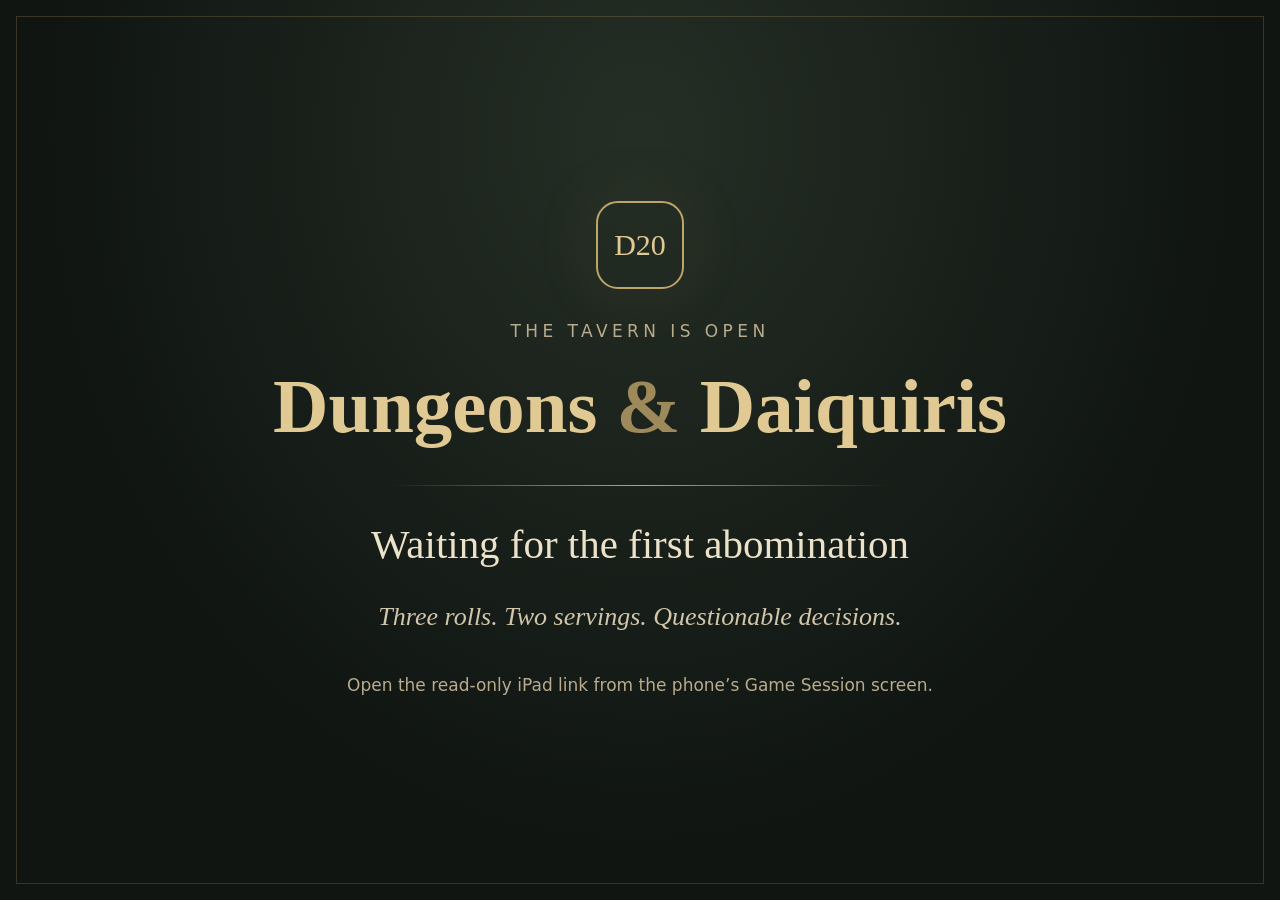
==== presentation.html @ 9b581164 "Use one permanent game with QR pairing" ====
<!doctype html>
<html lang="en">
<head>
  <meta charset="UTF-8">
  <meta name="viewport" content="width=device-width,initial-scale=1,viewport-fit=cover">
  <meta name="referrer" content="no-referrer">
  <meta name="theme-color" content="#101512">
  <meta name="apple-mobile-web-app-capable" content="yes">
  <meta name="apple-mobile-web-app-status-bar-style" content="black-translucent">
  <meta name="apple-mobile-web-app-title" content="D&D Presentation">
  <title>Dungeons &amp; Daiquiris — Presentation</title>
  <link rel="manifest" href="presentation.webmanifest">
  <link rel="apple-touch-icon" href="icons/apple-touch-icon.png">
  <link rel="stylesheet" href="presentation.css">
  <script src="config.js" defer></script>
  <script src="services/storage.js" defer></script>
  <script src="services/drink-history.js" defer></script>
  <script src="services/supabase.js" defer></script>
  <script src="services/connection.js" defer></script>
  <script src="presentation.js" defer></script>
  <script src="pwa.js" defer></script>
</head>
<body>
  <main>
    <div class="sigil" aria-hidden="true">D20</div>
    <p class="eyebrow">THE TAVERN IS OPEN</p>
    <h1>Dungeons <span>&amp;</span> Daiquiris</h1>
    <div class="rule" aria-hidden="true"></div>
    <p id="session-label" class="eyebrow"></p>
    <h2 id="waiting">Waiting for the first abomination</h2>
    <p class="description">Three rolls. Two servings. Questionable decisions.</p>
    <article id="encounter" hidden>
      <h2 id="drink-title"></h2><p id="drink-summary"></p>
      <ul id="display-ingredients"></ul><p id="display-stats"></p>
      <ol id="display-steps"></ol><div id="display-warnings"></div>
    </article>
    <p id="display-status" class="status" role="status">Waiting for a session link.</p>
  </main>
</body>
</html>
---- presentation.css ----
:root{color-scheme:dark;font-family:system-ui,sans-serif;background:#101512;color:#ece2c9}
*{box-sizing:border-box}
body{margin:0;min-height:100svh;min-height:100dvh;display:grid;place-items:center;background:radial-gradient(ellipse at 50% 15%,#33403299,transparent 65%),#101512;padding:max(30px,env(safe-area-inset-top)) max(24px,env(safe-area-inset-right)) max(30px,env(safe-area-inset-bottom)) max(24px,env(safe-area-inset-left))}
body::before{content:'';position:fixed;inset:16px;border:1px solid #b29a5740;pointer-events:none}
main{width:min(100%,1100px);text-align:center;padding:24px 0}
.sigil{display:grid;place-items:center;margin:0 auto 32px;width:88px;height:88px;border:2px solid #bea469;border-radius:22px;font:30px Georgia,serif;color:#e0c992;box-shadow:0 0 70px #bea46918}
.eyebrow{font-size:clamp(11px,1.5vw,17px);letter-spacing:.26em;color:#b9ab8d}
h1{font:600 clamp(32px,6vw,78px)/1.2 Georgia,serif;color:#e0c992;margin:20px 0}
h1 span{color:#9e895b}
.rule{height:1px;width:min(70%,500px);background:linear-gradient(90deg,transparent,#bea469,transparent);margin:32px auto}
h2{font:400 clamp(23px,3.2vw,42px)/1.3 Georgia,serif;margin:24px 0}
.description{font:italic clamp(17px,2.1vw,26px)/1.5 Georgia,serif;color:#d1c5aa}
.status{font-size:clamp(12px,1.4vw,17px);line-height:1.6;color:#b9ab8d;margin:36px auto 0;max-width:650px}
@media(max-height:500px){.sigil{width:50px;height:50px;font-size:20px;margin-bottom:16px}.rule{margin:18px auto}h1{margin:12px 0}h2{margin:16px 0}.status{margin-top:18px}}
[hidden]{display:none!important}
#encounter{max-width:900px;margin:auto;text-align:left;overflow-wrap:anywhere}
#drink-title{text-align:center;color:#e0c992;font-size:clamp(28px,4vw,54px)}
#drink-summary{text-align:center;font:italic 22px/1.4 Georgia,serif}
#display-ingredients{list-style:none;padding:0;display:grid;grid-template-columns:repeat(auto-fit,minmax(200px,1fr));gap:12px}
#display-ingredients li{padding:16px;border:1px solid #86744a80;border-radius:8px;font-size:22px}
#display-stats{text-align:center;color:#e0c992}#display-steps{font-size:18px;line-height:1.6}
#display-warnings{color:#e1c2a3;font-size:16px;line-height:1.6}
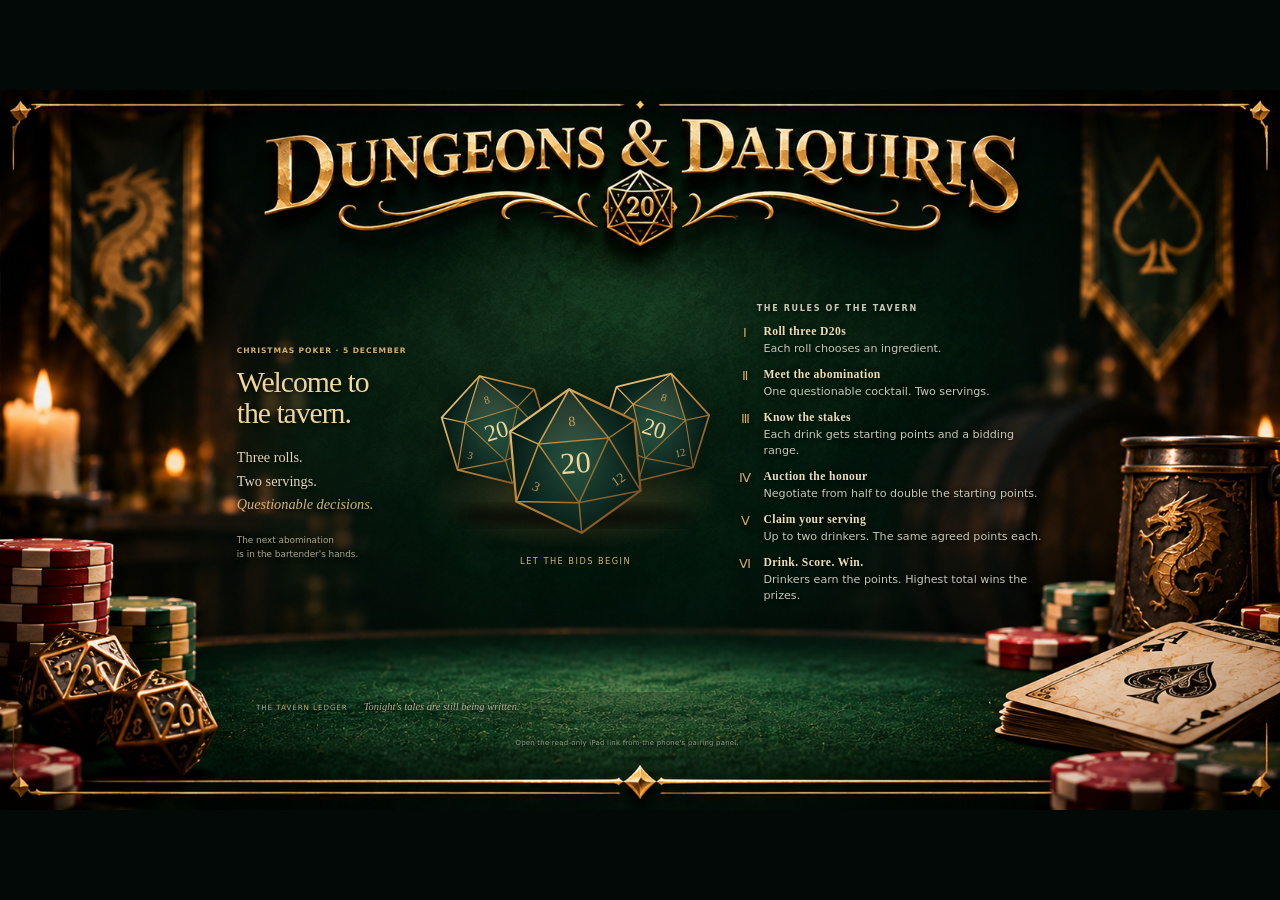
==== commit 237d66f2: "Overhaul the TV presentation" ====
--- a/presentation.html
+++ b/presentation.html
@@ -4,11 +4,11 @@
   <meta charset="UTF-8">
   <meta name="viewport" content="width=device-width,initial-scale=1,viewport-fit=cover">
   <meta name="referrer" content="no-referrer">
-  <meta name="theme-color" content="#101512">
+  <meta name="theme-color" content="#061b14">
   <meta name="apple-mobile-web-app-capable" content="yes">
   <meta name="apple-mobile-web-app-status-bar-style" content="black-translucent">
   <meta name="apple-mobile-web-app-title" content="D&D Presentation">
-  <title>Dungeons &amp; Daiquiris — Presentation</title>
+  <title>Dungeons &amp; Daiquiris — The Tavern</title>
   <link rel="manifest" href="presentation.webmanifest">
   <link rel="apple-touch-icon" href="icons/apple-touch-icon.png">
   <link rel="stylesheet" href="presentation.css">
@@ -17,24 +17,61 @@
   <script src="services/drink-history.js" defer></script>
   <script src="services/supabase.js" defer></script>
   <script src="services/connection.js" defer></script>
+  <script src="services/presentation-view.js" defer></script>
   <script src="presentation.js" defer></script>
   <script src="pwa.js" defer></script>
 </head>
 <body>
-  <main>
-    <div class="sigil" aria-hidden="true">D20</div>
-    <p class="eyebrow">THE TAVERN IS OPEN</p>
-    <h1>Dungeons <span>&amp;</span> Daiquiris</h1>
-    <div class="rule" aria-hidden="true"></div>
-    <p id="session-label" class="eyebrow"></p>
-    <h2 id="waiting">Waiting for the first abomination</h2>
-    <p class="description">Three rolls. Two servings. Questionable decisions.</p>
-    <article id="encounter" hidden>
-      <h2 id="drink-title"></h2><p id="drink-summary"></p>
-      <ul id="display-ingredients"></ul><p id="display-stats"></p>
-      <ol id="display-steps"></ol><div id="display-warnings"></div>
-    </article>
-    <p id="display-status" class="status" role="status">Waiting for a session link.</p>
+  <main id="presentation-stage" class="stage" data-suspended="false" data-backdrop="loading" aria-label="Dungeons and Daiquiris television presentation">
+    <img id="tavern-backdrop" class="backdrop" src="assets/presentation/tavern-backdrop.png" width="1672" height="941" alt="" aria-hidden="true" fetchpriority="high">
+    <h1 class="fallback-title">Dungeons <span>&amp;</span> Daiquiris</h1>
+    <p class="sr-only" id="session-label"></p>
+    <div class="content-shade" aria-hidden="true"></div>
+    <section id="waiting" class="scene welcome-scene is-current" aria-labelledby="welcome-title">
+      <div class="welcome-intro">
+        <p class="eyebrow">CHRISTMAS POKER · 5 DECEMBER</p>
+        <h2 id="welcome-title">Welcome to<br>the tavern.</h2>
+        <p class="welcome-tagline">Three rolls.<br>Two servings.<br><em>Questionable decisions.</em></p>
+        <p class="welcome-awaiting">The next abomination<br>is in the bartender's hands.</p>
+      </div>
+      <figure class="welcome-dice"><img src="assets/presentation/three-d20.svg" width="700" height="440" alt="Three emerald and gold D20 dice"><figcaption>LET THE BIDS BEGIN</figcaption></figure>
+      <div class="welcome-rules">
+        <p class="eyebrow">THE RULES OF THE TAVERN</p>
+        <ol>
+          <li><span class="rule-number" aria-hidden="true">Ⅰ</span><div><h3>Roll three D20s</h3><p>Each roll chooses an ingredient.</p></div></li>
+          <li><span class="rule-number" aria-hidden="true">Ⅱ</span><div><h3>Meet the abomination</h3><p>One questionable cocktail. Two servings.</p></div></li>
+          <li><span class="rule-number" aria-hidden="true">Ⅲ</span><div><h3>Know the stakes</h3><p>Each drink gets starting points and a bidding range.</p></div></li>
+          <li><span class="rule-number" aria-hidden="true">Ⅳ</span><div><h3>Auction the honour</h3><p>Negotiate from half to double the starting points.</p></div></li>
+          <li><span class="rule-number" aria-hidden="true">Ⅴ</span><div><h3>Claim your serving</h3><p>Up to two drinkers. The same agreed points each.</p></div></li>
+          <li><span class="rule-number" aria-hidden="true">Ⅵ</span><div><h3>Drink. Score. Win.</h3><p>Drinkers earn the points. Highest total wins the prizes.</p></div></li>
+        </ol>
+      </div>
+    </section>
+    <section id="encounter" class="scene drink-scene" aria-labelledby="drink-title" hidden>
+      <div id="drink-copy" class="drink-copy">
+        <div id="drink-copy-content" class="drink-copy-content">
+          <p class="eyebrow reveal name-kicker">THE TAVERN PRESENTS</p>
+          <h2 id="drink-title" class="drink-title reveal"></h2>
+          <p id="drink-summary" class="drink-summary reveal"></p>
+          <div class="ingredient-heading reveal"><span class="flourish" aria-hidden="true">◆</span><h3>THE THREE ROLLS</h3></div>
+          <ul id="display-ingredients" class="ingredients"></ul>
+          <p id="display-additions" class="additions reveal"></p>
+          <p id="display-stats" class="drink-stats reveal"></p>
+          <p id="display-method" class="preparation-note reveal"></p>
+          <div id="display-warnings" class="drink-warnings reveal"></div>
+          <ol id="display-steps" class="sr-only"></ol>
+        </div>
+      </div>
+      <figure class="drink-art reveal">
+        <div class="art-halo" aria-hidden="true"></div>
+        <img id="drink-artwork" src="assets/presentation/cocktail-placeholder.svg" width="460" height="620" alt="Illustrative cocktail placeholder; not a picture of the generated recipe">
+        <figcaption id="artwork-caption">AN ABOMINATION AWAITS</figcaption>
+      </figure>
+    </section>
+    <footer class="broadcast-footer" aria-label="Future drink-history ticker area">
+      <span class="ledger-label">THE TAVERN LEDGER</span><div id="history-ticker" class="ticker-viewport"><p>Tonight's tales are still being written.</p></div><span id="current-leader" class="leader-slot" aria-label="Reserved for the future points leader"></span>
+    </footer>
+    <p id="display-status" class="connection-status" role="status" aria-live="polite">Waiting for the phone's read-only pairing link.</p>
   </main>
 </body>
 </html>
--- a/presentation.css
+++ b/presentation.css
@@ -1,22 +1,42 @@
-:root{color-scheme:dark;font-family:system-ui,sans-serif;background:#101512;color:#ece2c9}
-*{box-sizing:border-box}
-body{margin:0;min-height:100svh;min-height:100dvh;display:grid;place-items:center;background:radial-gradient(ellipse at 50% 15%,#33403299,transparent 65%),#101512;padding:max(30px,env(safe-area-inset-top)) max(24px,env(safe-area-inset-right)) max(30px,env(safe-area-inset-bottom)) max(24px,env(safe-area-inset-left))}
-body::before{content:'';position:fixed;inset:16px;border:1px solid #b29a5740;pointer-events:none}
-main{width:min(100%,1100px);text-align:center;padding:24px 0}
-.sigil{display:grid;place-items:center;margin:0 auto 32px;width:88px;height:88px;border:2px solid #bea469;border-radius:22px;font:30px Georgia,serif;color:#e0c992;box-shadow:0 0 70px #bea46918}
-.eyebrow{font-size:clamp(11px,1.5vw,17px);letter-spacing:.26em;color:#b9ab8d}
-h1{font:600 clamp(32px,6vw,78px)/1.2 Georgia,serif;color:#e0c992;margin:20px 0}
-h1 span{color:#9e895b}
-.rule{height:1px;width:min(70%,500px);background:linear-gradient(90deg,transparent,#bea469,transparent);margin:32px auto}
-h2{font:400 clamp(23px,3.2vw,42px)/1.3 Georgia,serif;margin:24px 0}
-.description{font:italic clamp(17px,2.1vw,26px)/1.5 Georgia,serif;color:#d1c5aa}
-.status{font-size:clamp(12px,1.4vw,17px);line-height:1.6;color:#b9ab8d;margin:36px auto 0;max-width:650px}
-@media(max-height:500px){.sigil{width:50px;height:50px;font-size:20px;margin-bottom:16px}.rule{margin:18px auto}h1{margin:12px 0}h2{margin:16px 0}.status{margin-top:18px}}
-[hidden]{display:none!important}
-#encounter{max-width:900px;margin:auto;text-align:left;overflow-wrap:anywhere}
-#drink-title{text-align:center;color:#e0c992;font-size:clamp(28px,4vw,54px)}
-#drink-summary{text-align:center;font:italic 22px/1.4 Georgia,serif}
-#display-ingredients{list-style:none;padding:0;display:grid;grid-template-columns:repeat(auto-fit,minmax(200px,1fr));gap:12px}
-#display-ingredients li{padding:16px;border:1px solid #86744a80;border-radius:8px;font-size:22px}
-#display-stats{text-align:center;color:#e0c992}#display-steps{font-size:18px;line-height:1.6}
-#display-warnings{color:#e1c2a3;font-size:16px;line-height:1.6}
+:root{color-scheme:dark;background:#020906;color:#eee2c5;font-family:"Avenir Next","Segoe UI",system-ui,sans-serif}
+*{box-sizing:border-box}html,body{width:100%;height:100%;margin:0;overflow:hidden}body{display:grid;place-items:center;background:#020906}
+.stage{position:relative;width:100vw;width:min(100vw,177.77778dvh);height:56.25vw;height:min(100dvh,56.25vw);aspect-ratio:16/9;container-type:size;--copy-scale:1;--welcome-scale:1;overflow:hidden;isolation:isolate;background:radial-gradient(ellipse at 50% 44%,#164632,#061d15 58%,#020b08);font-size:1.25cqw}
+.backdrop{position:absolute;inset:0;width:100%;height:100%;object-fit:fill;z-index:-3;pointer-events:none}
+.content-shade{position:absolute;inset:24% 16% 17%;z-index:-1;background:radial-gradient(ellipse,#00110c55,transparent 72%);pointer-events:none}
+.fallback-title{position:absolute;inset:4% 18% auto;margin:0;text-align:center;color:#e2bd70;font:500 5.1cqw/1.08 "Palatino Linotype",Palatino,"Iowan Old Style",Georgia,serif;letter-spacing:-.035em;text-shadow:0 .15cqw .5cqw #0009}
+.stage[data-backdrop="ready"] .fallback-title{position:absolute;width:1px;height:1px;inset:auto;overflow:hidden;clip-path:inset(50%);white-space:nowrap}
+.scene{position:absolute;inset:26% 19% 22%;opacity:0;pointer-events:none}
+.scene.is-current{opacity:1}.scene.is-leaving{animation:scene-out 420ms ease-in both}.scene.is-entering{animation:scene-in 650ms ease-out both}
+[hidden]{display:none!important}.sr-only{position:absolute!important;width:1px;height:1px;overflow:hidden;clip-path:inset(50%);white-space:nowrap}
+h1,h2,h3,p,figure,ol,ul{margin:0}h2,h3{font-family:"Palatino Linotype",Palatino,"Iowan Old Style",Baskerville,Georgia,serif}
+.eyebrow{font-size:.72em;letter-spacing:.2em;line-height:1.5;color:#d1b16e;font-weight:600}.flourish{color:#c69a47;text-shadow:0 0 .8cqw #cdac6c55}
+/* The same safe interior is used on every viewport, preserving the supplied art. */
+.welcome-scene{inset:27% 18.5% 26%;display:grid;grid-template-columns:.83fr 1.18fr 1.35fr;align-items:center;gap:1.6cqw;font-size:calc(1.13cqw * var(--welcome-scale))}
+.welcome-intro{align-self:center;text-shadow:0 .12cqw .4cqw #000c}.welcome-intro>.eyebrow{font-size:.6em;letter-spacing:.12em;white-space:nowrap;margin-bottom:1.2em}
+.welcome-intro h2{font-weight:500;font-size:2.35em;line-height:1.05;letter-spacing:-.035em;color:#efd79b;margin-bottom:.6em}
+.welcome-tagline{font:1.13em/1.65 "Iowan Old Style",Palatino,Georgia,serif;color:#e1d7bb}.welcome-tagline em{font-weight:400;color:#d2b573}
+.welcome-awaiting{font-size:.7em;line-height:1.65;color:#afa88f;margin-top:1.75em}
+.welcome-dice{align-self:center;min-width:0;transform:translateX(-.4cqw);filter:drop-shadow(0 1cqw 1.6cqw #0007)}.welcome-dice img{width:126%;height:auto;max-height:34cqh;display:block;margin-left:-13%}
+.welcome-dice figcaption{text-align:center;font-size:.65em;letter-spacing:.18em;color:#d7b576;white-space:nowrap;margin-top:.25em}
+.welcome-rules{min-width:0;text-shadow:0 .1cqw .4cqw #000c}.welcome-rules>.eyebrow{font-size:.64em;margin:0 0 1.3em 2.6em}
+.welcome-rules ol{list-style:none;padding:0;display:flex;flex-direction:column;gap:.88em}.welcome-rules li{display:grid;grid-template-columns:1.5em 1fr;gap:.7em;align-items:start}.rule-number{font:1em/1.4 Georgia,serif;color:#d5ad5e;text-align:center}.welcome-rules h3{font-size:.92em;letter-spacing:.035em;color:#eeddb5;font-weight:600;line-height:1.2;margin-bottom:.18em}.welcome-rules p{font-size:.88em;line-height:1.42;color:#c7c8b6}
+/* Drink copy remains unconstrained by boxes; fitting adjusts typography as a unit. */
+.drink-scene{display:grid;grid-template-columns:1.22fr 1fr;grid-template-rows:minmax(0,1fr);align-items:center;gap:2.2cqw}.drink-copy{min-width:0;min-height:0;height:100%;display:flex;align-items:center}.drink-copy-content{width:100%;display:flex;flex-direction:column;gap:.8em;font-size:calc(1.3cqw * var(--copy-scale));text-shadow:0 .14cqw .45cqw #000d;overflow-wrap:anywhere;hyphens:auto}
+.drink-title{font-size:calc(3.55cqw * var(--copy-scale));font-weight:500;line-height:1.03;letter-spacing:-.035em;color:#f2dca7;text-shadow:0 .12cqw .2cqw #000c,0 0 2cqw #d4ab4b12;text-wrap:pretty}
+.drink-summary{font:italic 1.05em/1.45 "Iowan Old Style",Palatino,Georgia,serif;color:#e0d7bc;margin-bottom:.2em}
+.ingredient-heading{display:flex;align-items:center;gap:.7em;margin-top:.2em}.ingredient-heading h3{font-family:inherit;font-size:.61em;letter-spacing:.2em;font-weight:600;color:#d9b66f}
+.ingredients{list-style:none;padding:0;display:flex;flex-direction:column;gap:.52em}.ingredient{display:grid;grid-template-columns:1.4em minmax(0,1fr) auto;align-items:baseline;gap:.65em;font-size:1.06em}.ingredient-roll{color:#b39150;font:italic .71em Georgia,serif;align-self:center}.ingredient-name{font-family:"Iowan Old Style",Palatino,Georgia,serif;font-size:1.08em;line-height:1.18;color:#eee1c3}.ingredient-amount{font-variant-numeric:tabular-nums;white-space:nowrap;color:#e3c180;font-size:.87em}
+.additions{font-size:.78em;line-height:1.45;color:#c5cfb5}.drink-stats{font-size:.7em;line-height:1.5;letter-spacing:.03em;color:#c6bb9b;margin-top:.1em}.preparation-note{font-size:.72em;color:#b7bfa9;line-height:1.35}.drink-warnings{font-size:.6em;line-height:1.45;color:#d3b78d;display:flex;flex-direction:column;gap:.3em}
+.drink-art{position:relative;width:100%;height:100%;min-width:0;min-height:0;display:flex;flex-direction:column;align-items:center;justify-content:center;isolation:isolate}.drink-art img{width:100%;height:92%;min-height:0;object-fit:contain;filter:drop-shadow(0 1.5cqw 1.5cqw #0008);animation:glass-float 9s ease-in-out infinite;will-change:transform}.art-halo{position:absolute;inset:8% -5% 0;background:radial-gradient(ellipse,#c1a15115,transparent 67%);z-index:-1;pointer-events:none}.drink-art figcaption{font-size:.54cqw;color:#b9a677;letter-spacing:.2em;margin-top:.7cqw;text-align:center}
+/* Stagger is keyed by the scene coordinator, never by the polling interval. */
+.is-entering .reveal{animation:text-reveal 720ms cubic-bezier(.2,.65,.25,1) both;animation-delay:var(--reveal-delay,80ms)}
+.is-entering .drink-title{--reveal-delay:80ms}.is-entering .drink-summary{--reveal-delay:180ms}.is-entering .ingredient-heading{--reveal-delay:240ms}.is-entering .ingredient{--reveal-delay:calc(280ms + var(--row-index,0)*75ms)}.is-entering .additions{--reveal-delay:470ms}.is-entering .drink-stats{--reveal-delay:520ms}.is-entering .preparation-note,.is-entering .drink-warnings{--reveal-delay:540ms}.is-entering .drink-art{animation:art-reveal 850ms ease-out 160ms both}
+.broadcast-footer{position:absolute;left:20%;right:22%;bottom:12%;height:2.5cqw;display:flex;align-items:center;gap:1.25cqw;min-width:0;background:linear-gradient(90deg,transparent,#061e1455,transparent);text-shadow:0 .1cqw .35cqw #000d;color:#b6af95}.ledger-label{font-size:.56cqw;letter-spacing:.13em;flex:none;color:#c8a460}.ticker-viewport{overflow:hidden;min-width:0;flex:1;font:italic .82cqw/1.4 "Iowan Old Style",Palatino,Georgia,serif}.ticker-viewport p{white-space:nowrap}.leader-slot{flex:0 0 9cqw}
+.connection-status{position:absolute;bottom:8.5%;left:20%;right:22%;font-size:.54cqw;text-align:center;letter-spacing:.035em;line-height:1.4;color:#929d87;text-shadow:0 .1cqw .3cqw #000}
+.stage[data-suspended="true"] .scene,.stage[data-suspended="true"] .scene *{animation-play-state:paused!important}
+@keyframes scene-out{to{opacity:0;transform:translateY(-.3cqw)}}@keyframes scene-in{from{opacity:0}to{opacity:1}}
+@keyframes text-reveal{from{opacity:0;transform:translateY(.65cqw)}to{opacity:1;transform:none}}
+@keyframes art-reveal{from{opacity:0;transform:scale(.955)}to{opacity:1;transform:scale(1)}}
+@keyframes glass-float{0%,100%{transform:translateY(0) rotate(-.25deg)}50%{transform:translateY(-.45cqw) rotate(.25deg)}}
+@media(prefers-reduced-motion:reduce){.scene,.scene *{animation:none!important;transition:none!important}.drink-art img{will-change:auto}}
+@supports not (width:1cqw){.stage{font-size:1.25vw}.drink-title{font-size:3.55vw}.drink-copy-content{font-size:1.3vw}.welcome-scene{font-size:1.13vw}}
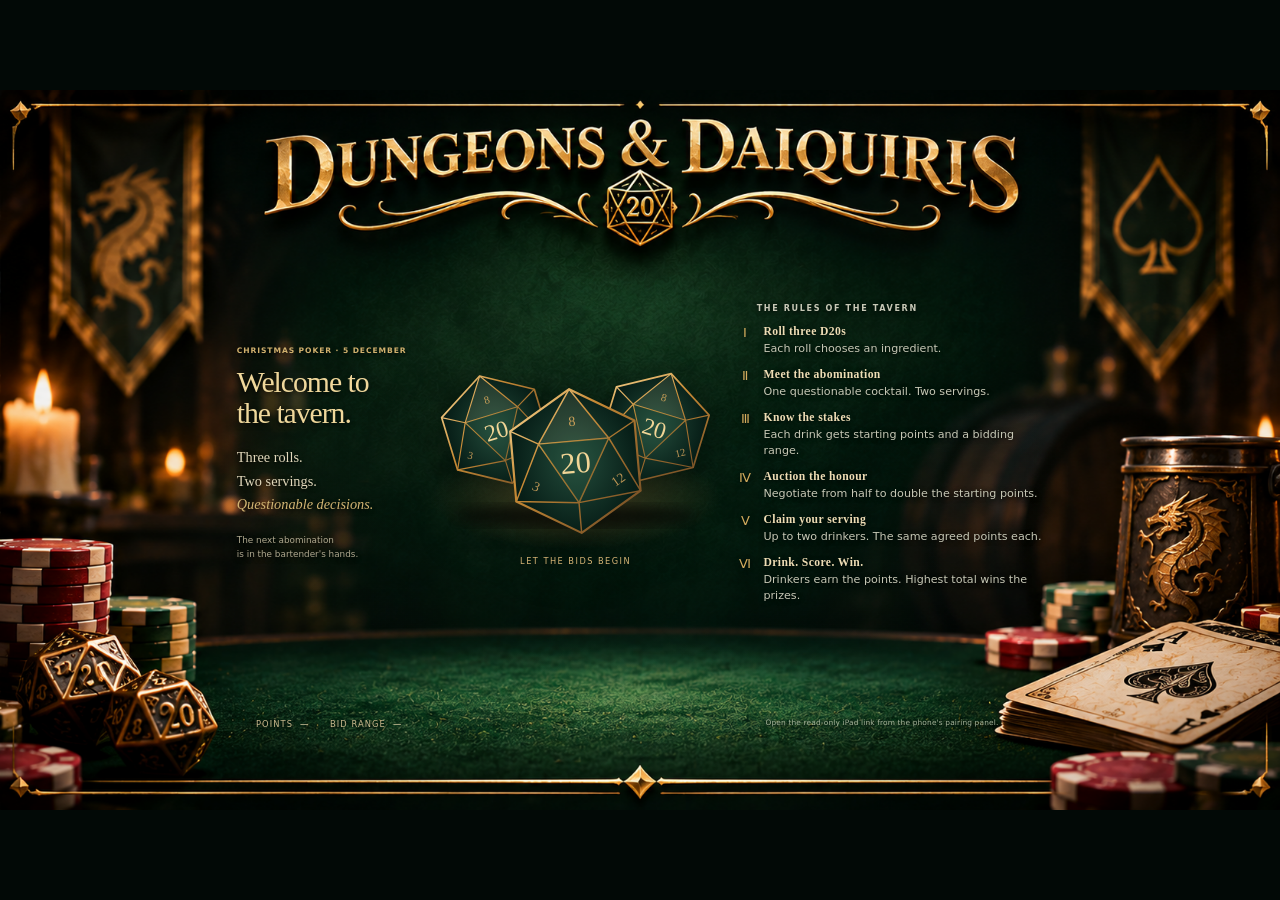
==== commit 2d890bd6: "Presentation fix" ====
--- a/presentation.html
+++ b/presentation.html
@@ -11,20 +11,26 @@
   <title>Dungeons &amp; Daiquiris — The Tavern</title>
   <link rel="manifest" href="presentation.webmanifest">
   <link rel="apple-touch-icon" href="icons/apple-touch-icon.png">
-  <link rel="stylesheet" href="presentation.css">
+  <style id="presentation-frame">
+    html,body{margin:0!important;padding:0!important;width:100%;height:100%;overflow:hidden!important;background:#020906}
+    body{position:fixed;inset:0;display:grid;place-items:center}
+    #presentation-stage{position:relative;width:100vw;max-width:177.777778vh;height:56.25vw;max-height:100vh;overflow:hidden;isolation:isolate}
+    #tavern-backdrop{position:absolute;inset:0;width:100%;height:100%;object-fit:fill;pointer-events:none}
+    #presentation-stage>[hidden]{display:none!important}
+  </style>
+  <link rel="stylesheet" href="presentation.css?v=6">
   <script src="config.js" defer></script>
   <script src="services/storage.js" defer></script>
   <script src="services/drink-history.js" defer></script>
   <script src="services/supabase.js" defer></script>
   <script src="services/connection.js" defer></script>
-  <script src="services/presentation-view.js" defer></script>
-  <script src="presentation.js" defer></script>
+  <script src="services/presentation-view.js?v=6" defer></script>
+  <script src="presentation.js?v=6" defer></script>
   <script src="pwa.js" defer></script>
 </head>
 <body>
   <main id="presentation-stage" class="stage" data-suspended="false" data-backdrop="loading" aria-label="Dungeons and Daiquiris television presentation">
     <img id="tavern-backdrop" class="backdrop" src="assets/presentation/tavern-backdrop.png" width="1672" height="941" alt="" aria-hidden="true" fetchpriority="high">
-    <h1 class="fallback-title">Dungeons <span>&amp;</span> Daiquiris</h1>
     <p class="sr-only" id="session-label"></p>
     <div class="content-shade" aria-hidden="true"></div>
     <section id="waiting" class="scene welcome-scene is-current" aria-labelledby="welcome-title">
@@ -50,28 +56,27 @@
     <section id="encounter" class="scene drink-scene" aria-labelledby="drink-title" hidden>
       <div id="drink-copy" class="drink-copy">
         <div id="drink-copy-content" class="drink-copy-content">
-          <p class="eyebrow reveal name-kicker">THE TAVERN PRESENTS</p>
           <h2 id="drink-title" class="drink-title reveal"></h2>
-          <p id="drink-summary" class="drink-summary reveal"></p>
+          <p id="drink-summary" class="drink-summary reveal" hidden></p>
           <div class="ingredient-heading reveal"><span class="flourish" aria-hidden="true">◆</span><h3>THE THREE ROLLS</h3></div>
           <ul id="display-ingredients" class="ingredients"></ul>
           <p id="display-additions" class="additions reveal"></p>
           <p id="display-stats" class="drink-stats reveal"></p>
-          <p id="display-method" class="preparation-note reveal"></p>
-          <div id="display-warnings" class="drink-warnings reveal"></div>
+          <p id="display-method" class="sr-only"></p>
+          <div id="display-warnings" class="sr-only"></div>
           <ol id="display-steps" class="sr-only"></ol>
         </div>
       </div>
       <figure class="drink-art reveal">
         <div class="art-halo" aria-hidden="true"></div>
         <img id="drink-artwork" src="assets/presentation/cocktail-placeholder.svg" width="460" height="620" alt="Illustrative cocktail placeholder; not a picture of the generated recipe">
-        <figcaption id="artwork-caption">AN ABOMINATION AWAITS</figcaption>
+
       </figure>
     </section>
-    <footer class="broadcast-footer" aria-label="Future drink-history ticker area">
-      <span class="ledger-label">THE TAVERN LEDGER</span><div id="history-ticker" class="ticker-viewport"><p>Tonight's tales are still being written.</p></div><span id="current-leader" class="leader-slot" aria-label="Reserved for the future points leader"></span>
+    <footer class="broadcast-footer" aria-label="Points and server connection">
+      <div class="points-info"><span id="points-info">POINTS <strong>—</strong></span><span id="bidding-range">BID RANGE <strong>—</strong></span><span id="current-leader" class="leader-slot"></span></div>
+      <p id="display-status" class="connection-status" role="status" aria-live="polite">Waiting for the phone's read-only pairing link.</p>
     </footer>
-    <p id="display-status" class="connection-status" role="status" aria-live="polite">Waiting for the phone's read-only pairing link.</p>
   </main>
 </body>
 </html>
--- a/presentation.css
+++ b/presentation.css
@@ -3,8 +3,6 @@
 .stage{position:relative;width:100vw;width:min(100vw,177.77778dvh);height:56.25vw;height:min(100dvh,56.25vw);aspect-ratio:16/9;container-type:size;--copy-scale:1;--welcome-scale:1;overflow:hidden;isolation:isolate;background:radial-gradient(ellipse at 50% 44%,#164632,#061d15 58%,#020b08);font-size:1.25cqw}
 .backdrop{position:absolute;inset:0;width:100%;height:100%;object-fit:fill;z-index:-3;pointer-events:none}
 .content-shade{position:absolute;inset:24% 16% 17%;z-index:-1;background:radial-gradient(ellipse,#00110c55,transparent 72%);pointer-events:none}
-.fallback-title{position:absolute;inset:4% 18% auto;margin:0;text-align:center;color:#e2bd70;font:500 5.1cqw/1.08 "Palatino Linotype",Palatino,"Iowan Old Style",Georgia,serif;letter-spacing:-.035em;text-shadow:0 .15cqw .5cqw #0009}
-.stage[data-backdrop="ready"] .fallback-title{position:absolute;width:1px;height:1px;inset:auto;overflow:hidden;clip-path:inset(50%);white-space:nowrap}
 .scene{position:absolute;inset:26% 19% 22%;opacity:0;pointer-events:none}
 .scene.is-current{opacity:1}.scene.is-leaving{animation:scene-out 420ms ease-in both}.scene.is-entering{animation:scene-in 650ms ease-out both}
 [hidden]{display:none!important}.sr-only{position:absolute!important;width:1px;height:1px;overflow:hidden;clip-path:inset(50%);white-space:nowrap}
@@ -27,12 +25,13 @@
 .ingredient-heading{display:flex;align-items:center;gap:.7em;margin-top:.2em}.ingredient-heading h3{font-family:inherit;font-size:.61em;letter-spacing:.2em;font-weight:600;color:#d9b66f}
 .ingredients{list-style:none;padding:0;display:flex;flex-direction:column;gap:.52em}.ingredient{display:grid;grid-template-columns:1.4em minmax(0,1fr) auto;align-items:baseline;gap:.65em;font-size:1.06em}.ingredient-roll{color:#b39150;font:italic .71em Georgia,serif;align-self:center}.ingredient-name{font-family:"Iowan Old Style",Palatino,Georgia,serif;font-size:1.08em;line-height:1.18;color:#eee1c3}.ingredient-amount{font-variant-numeric:tabular-nums;white-space:nowrap;color:#e3c180;font-size:.87em}
 .additions{font-size:.78em;line-height:1.45;color:#c5cfb5}.drink-stats{font-size:.7em;line-height:1.5;letter-spacing:.03em;color:#c6bb9b;margin-top:.1em}.preparation-note{font-size:.72em;color:#b7bfa9;line-height:1.35}.drink-warnings{font-size:.6em;line-height:1.45;color:#d3b78d;display:flex;flex-direction:column;gap:.3em}
-.drink-art{position:relative;width:100%;height:100%;min-width:0;min-height:0;display:flex;flex-direction:column;align-items:center;justify-content:center;isolation:isolate}.drink-art img{width:100%;height:92%;min-height:0;object-fit:contain;filter:drop-shadow(0 1.5cqw 1.5cqw #0008);animation:glass-float 9s ease-in-out infinite;will-change:transform}.art-halo{position:absolute;inset:8% -5% 0;background:radial-gradient(ellipse,#c1a15115,transparent 67%);z-index:-1;pointer-events:none}.drink-art figcaption{font-size:.54cqw;color:#b9a677;letter-spacing:.2em;margin-top:.7cqw;text-align:center}
+.drink-art{position:relative;width:100%;height:100%;min-width:0;min-height:0;display:flex;flex-direction:column;align-items:center;justify-content:center;isolation:isolate}.drink-art img{width:100%;height:100%;min-height:0;object-fit:contain;filter:drop-shadow(0 1.5cqw 1.5cqw #0008);animation:glass-float 9s ease-in-out infinite;will-change:transform}.art-halo{position:absolute;inset:8% -5% 0;background:radial-gradient(ellipse,#c1a15115,transparent 67%);z-index:-1;pointer-events:none}.drink-art figcaption{font-size:.54cqw;color:#b9a677;letter-spacing:.2em;margin-top:.7cqw;text-align:center}
 /* Stagger is keyed by the scene coordinator, never by the polling interval. */
 .is-entering .reveal{animation:text-reveal 720ms cubic-bezier(.2,.65,.25,1) both;animation-delay:var(--reveal-delay,80ms)}
 .is-entering .drink-title{--reveal-delay:80ms}.is-entering .drink-summary{--reveal-delay:180ms}.is-entering .ingredient-heading{--reveal-delay:240ms}.is-entering .ingredient{--reveal-delay:calc(280ms + var(--row-index,0)*75ms)}.is-entering .additions{--reveal-delay:470ms}.is-entering .drink-stats{--reveal-delay:520ms}.is-entering .preparation-note,.is-entering .drink-warnings{--reveal-delay:540ms}.is-entering .drink-art{animation:art-reveal 850ms ease-out 160ms both}
-.broadcast-footer{position:absolute;left:20%;right:22%;bottom:12%;height:2.5cqw;display:flex;align-items:center;gap:1.25cqw;min-width:0;background:linear-gradient(90deg,transparent,#061e1455,transparent);text-shadow:0 .1cqw .35cqw #000d;color:#b6af95}.ledger-label{font-size:.56cqw;letter-spacing:.13em;flex:none;color:#c8a460}.ticker-viewport{overflow:hidden;min-width:0;flex:1;font:italic .82cqw/1.4 "Iowan Old Style",Palatino,Georgia,serif}.ticker-viewport p{white-space:nowrap}.leader-slot{flex:0 0 9cqw}
-.connection-status{position:absolute;bottom:8.5%;left:20%;right:22%;font-size:.54cqw;text-align:center;letter-spacing:.035em;line-height:1.4;color:#929d87;text-shadow:0 .1cqw .3cqw #000}
+.broadcast-footer{position:absolute;left:20%;right:22%;bottom:9%;height:6%;display:flex;align-items:center;justify-content:space-between;gap:1.5cqw;min-width:0;color:#c8b88d;text-shadow:0 .1cqw .35cqw #000d}
+.points-info{display:flex;align-items:center;gap:1.6cqw;font-size:.65cqw;letter-spacing:.13em;white-space:nowrap}.points-info strong{font-weight:500;color:#efddb2;margin-left:.4em}.leader-slot:empty{display:none}
+.connection-status{position:static;font-size:.58cqw;text-align:right;line-height:1.4;letter-spacing:.02em;color:#a6b39a;max-width:48%;overflow-wrap:anywhere}
 .stage[data-suspended="true"] .scene,.stage[data-suspended="true"] .scene *{animation-play-state:paused!important}
 @keyframes scene-out{to{opacity:0;transform:translateY(-.3cqw)}}@keyframes scene-in{from{opacity:0}to{opacity:1}}
 @keyframes text-reveal{from{opacity:0;transform:translateY(.65cqw)}to{opacity:1;transform:none}}
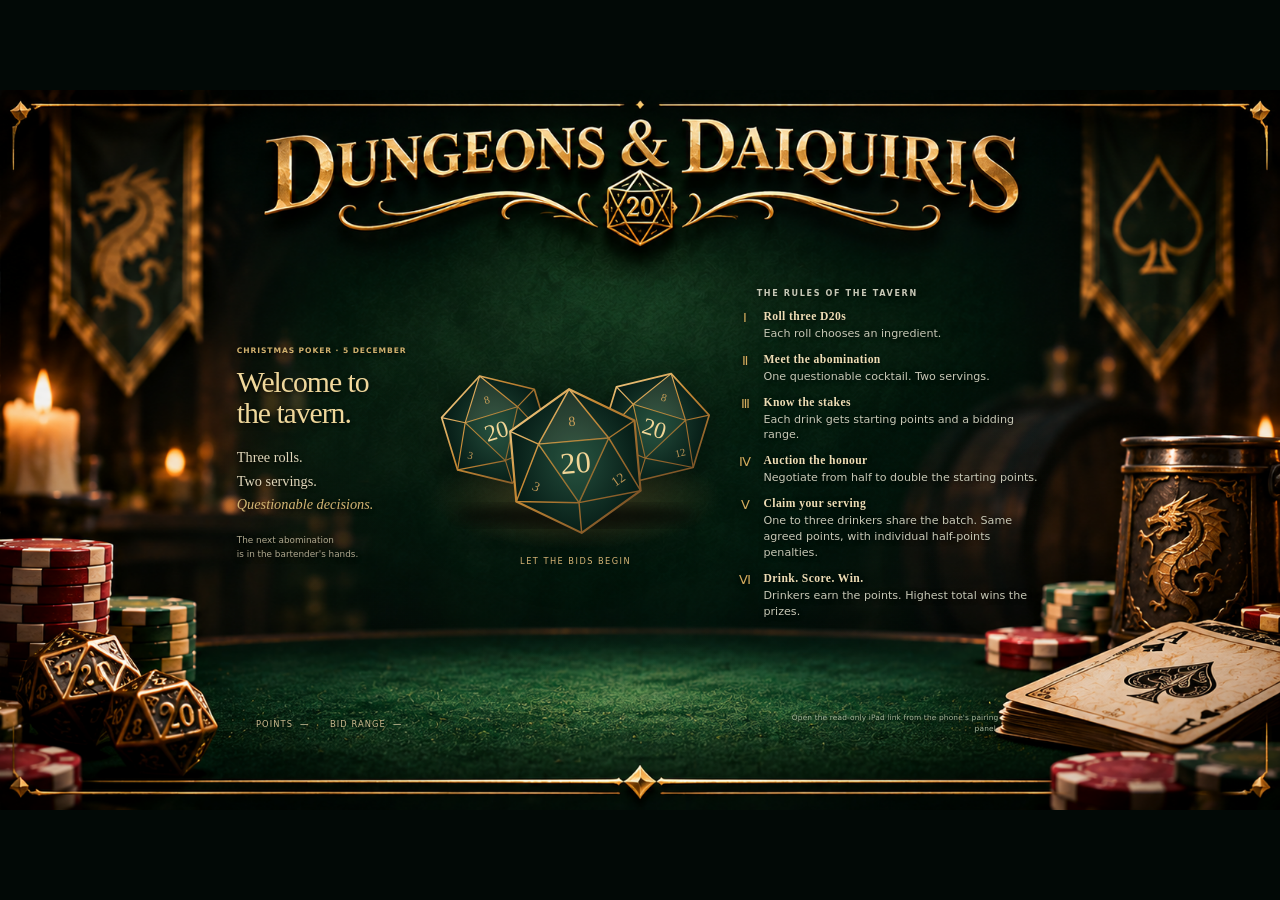
==== commit bb0b9fc1: "Phone gameplay" ====
--- a/presentation.html
+++ b/presentation.html
@@ -18,14 +18,15 @@
     #tavern-backdrop{position:absolute;inset:0;width:100%;height:100%;object-fit:fill;pointer-events:none}
     #presentation-stage>[hidden]{display:none!important}
   </style>
-  <link rel="stylesheet" href="presentation.css?v=6">
+  <link rel="stylesheet" href="presentation.css?v=8">
   <script src="config.js" defer></script>
   <script src="services/storage.js" defer></script>
   <script src="services/drink-history.js" defer></script>
+  <script src="services/gameplay.js" defer></script>
   <script src="services/supabase.js" defer></script>
   <script src="services/connection.js" defer></script>
-  <script src="services/presentation-view.js?v=6" defer></script>
-  <script src="presentation.js?v=6" defer></script>
+  <script src="services/presentation-view.js?v=8" defer></script>
+  <script src="presentation.js?v=8" defer></script>
   <script src="pwa.js" defer></script>
 </head>
 <body>
@@ -48,7 +49,7 @@
           <li><span class="rule-number" aria-hidden="true">Ⅱ</span><div><h3>Meet the abomination</h3><p>One questionable cocktail. Two servings.</p></div></li>
           <li><span class="rule-number" aria-hidden="true">Ⅲ</span><div><h3>Know the stakes</h3><p>Each drink gets starting points and a bidding range.</p></div></li>
           <li><span class="rule-number" aria-hidden="true">Ⅳ</span><div><h3>Auction the honour</h3><p>Negotiate from half to double the starting points.</p></div></li>
-          <li><span class="rule-number" aria-hidden="true">Ⅴ</span><div><h3>Claim your serving</h3><p>Up to two drinkers. The same agreed points each.</p></div></li>
+          <li><span class="rule-number" aria-hidden="true">Ⅴ</span><div><h3>Claim your serving</h3><p>One to three drinkers share the batch. Same agreed points, with individual half-points penalties.</p></div></li>
           <li><span class="rule-number" aria-hidden="true">Ⅵ</span><div><h3>Drink. Score. Win.</h3><p>Drinkers earn the points. Highest total wins the prizes.</p></div></li>
         </ol>
       </div>
@@ -57,6 +58,7 @@
       <div id="drink-copy" class="drink-copy">
         <div id="drink-copy-content" class="drink-copy-content">
           <h2 id="drink-title" class="drink-title reveal"></h2>
+          <p id="display-safety" class="display-safety" role="alert" hidden></p>
           <p id="drink-summary" class="drink-summary reveal" hidden></p>
           <div class="ingredient-heading reveal"><span class="flourish" aria-hidden="true">◆</span><h3>THE THREE ROLLS</h3></div>
           <ul id="display-ingredients" class="ingredients"></ul>
--- a/presentation.css
+++ b/presentation.css
@@ -39,3 +39,6 @@
 @keyframes glass-float{0%,100%{transform:translateY(0) rotate(-.25deg)}50%{transform:translateY(-.45cqw) rotate(.25deg)}}
 @media(prefers-reduced-motion:reduce){.scene,.scene *{animation:none!important;transition:none!important}.drink-art img{will-change:auto}}
 @supports not (width:1cqw){.stage{font-size:1.25vw}.drink-title{font-size:3.55vw}.drink-copy-content{font-size:1.3vw}.welcome-scene{font-size:1.13vw}}
+.display-safety{color:#ffd2b3;font-weight:700;font-size:.85em;line-height:1.35;letter-spacing:.04em}
+/* Keep long tied-leader names inside the fixed television footer. */
+.points-info{min-width:0;max-width:72%;flex:1}.points-info>span:not(.leader-slot){flex-shrink:0}.leader-slot{min-width:0;overflow:hidden;text-overflow:ellipsis}.connection-status{flex:0 1 28%;min-width:0}
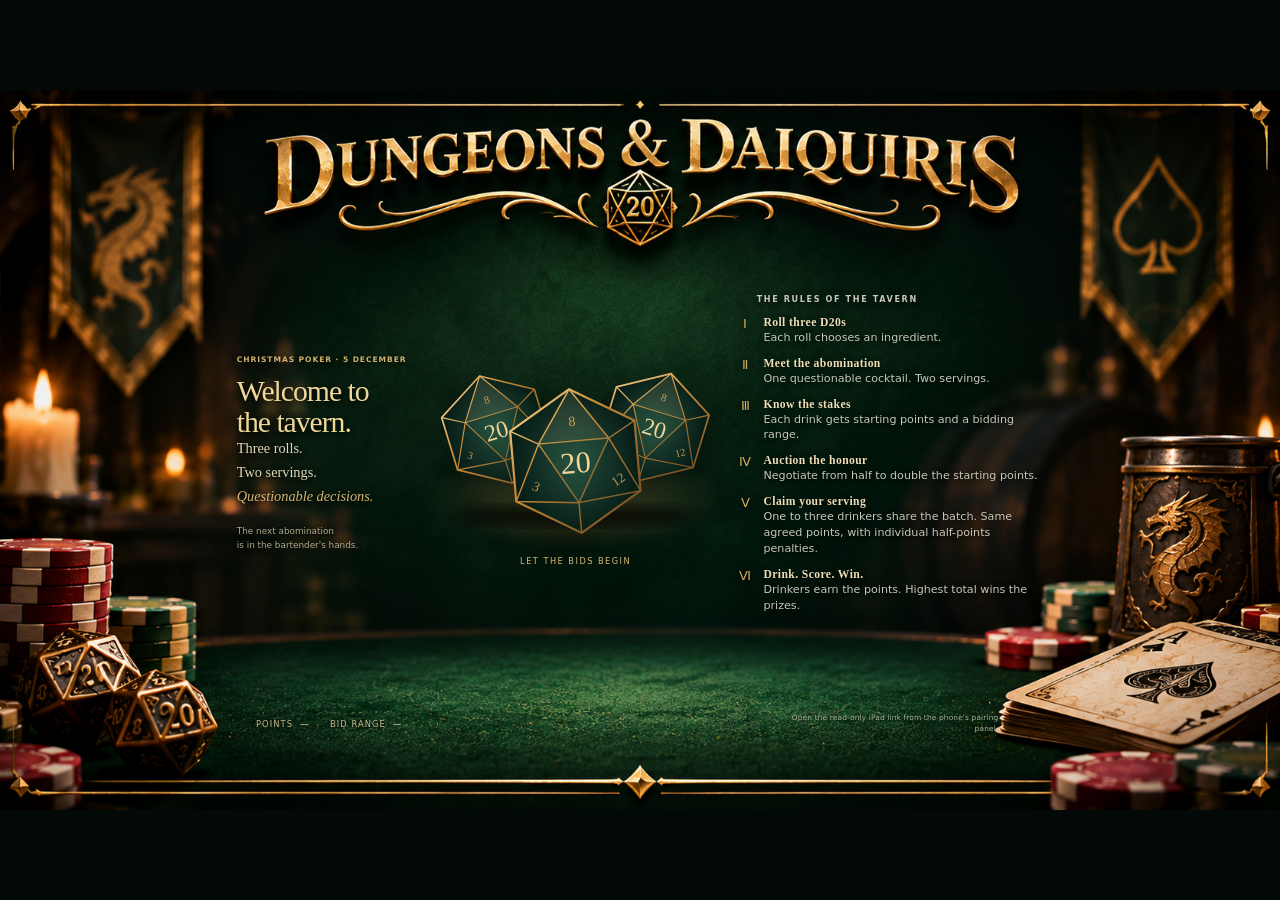
==== commit 172d51c0: "Game completion added" ====
--- a/presentation.html
+++ b/presentation.html
@@ -18,16 +18,17 @@
     #tavern-backdrop{position:absolute;inset:0;width:100%;height:100%;object-fit:fill;pointer-events:none}
     #presentation-stage>[hidden]{display:none!important}
   </style>
-  <link rel="stylesheet" href="presentation.css?v=8">
-  <script src="config.js" defer></script>
-  <script src="services/storage.js" defer></script>
-  <script src="services/drink-history.js" defer></script>
-  <script src="services/gameplay.js" defer></script>
-  <script src="services/supabase.js" defer></script>
-  <script src="services/connection.js" defer></script>
-  <script src="services/presentation-view.js?v=8" defer></script>
-  <script src="presentation.js?v=8" defer></script>
-  <script src="pwa.js" defer></script>
+  <link rel="stylesheet" href="presentation.css?v=10">
+  <script src="config.js?v=10" defer></script>
+  <script src="services/storage.js?v=10" defer></script>
+  <script src="services/drink-history.js?v=10" defer></script>
+  <script src="services/gameplay.js?v=10" defer></script>
+  <script src="services/analytics.js?v=10" defer></script>
+  <script src="services/supabase.js?v=10" defer></script>
+  <script src="services/connection.js?v=10" defer></script>
+  <script src="services/presentation-view.js?v=10" defer></script>
+  <script src="presentation.js?v=10" defer></script>
+  <script src="pwa.js?v=10" defer></script>
 </head>
 <body>
   <main id="presentation-stage" class="stage" data-suspended="false" data-backdrop="loading" aria-label="Dungeons and Daiquiris television presentation">
@@ -75,6 +76,13 @@
 
       </figure>
     </section>
+    <section id="award-scene" class="scene award-scene" aria-labelledby="awarded-title" hidden>
+      <div id="award-content" class="award-content"><p class="eyebrow">THE DRINK HAS BEEN CLAIMED</p><h2 id="awarded-title" class="reveal"></h2><p id="awarded-points" class="reveal"></p><div id="awarded-recipients"></div><p class="award-hold">The next abomination is in the bartender's hands.</p></div>
+    </section>
+    <section id="analytics-scene" class="scene analytics-scene" aria-labelledby="analytics-title" hidden>
+      <div id="analytics-content" class="analytics-content"><header><p class="eyebrow">FINAL RESULTS</p><h2 id="analytics-title"></h2><p id="analytics-summary"></p></header>
+      <div class="analytics-columns"><div><h3 id="analytics-page-label"></h3><div id="analytics-rows"></div></div><div id="analytics-stats"></div></div><p id="analytics-note"></p></div>
+    </section>
     <footer class="broadcast-footer" aria-label="Points and server connection">
       <div class="points-info"><span id="points-info">POINTS <strong>—</strong></span><span id="bidding-range">BID RANGE <strong>—</strong></span><span id="current-leader" class="leader-slot"></span></div>
       <p id="display-status" class="connection-status" role="status" aria-live="polite">Waiting for the phone's read-only pairing link.</p>
--- a/presentation.css
+++ b/presentation.css
@@ -42,3 +42,8 @@
 .display-safety{color:#ffd2b3;font-weight:700;font-size:.85em;line-height:1.35;letter-spacing:.04em}
 /* Keep long tied-leader names inside the fixed television footer. */
 .points-info{min-width:0;max-width:72%;flex:1}.points-info>span:not(.leader-slot){flex-shrink:0}.leader-slot{min-width:0;overflow:hidden;text-overflow:ellipsis}.connection-status{flex:0 1 28%;min-width:0}
+/* Automatic award and final-report scenes remain within the backdrop's safe area. */
+.award-scene{display:flex;flex-direction:column;align-items:center;justify-content:center;text-align:center;gap:1.5em}.award-scene h2{font:italic 3.5em/1.1 Georgia,serif;color:#f2dca7;overflow-wrap:anywhere;max-width:100%}.award-scene>p{font-size:1.2em;color:#d9c79e}.award-scene .eyebrow{font-size:.8em;letter-spacing:.2em}#awarded-recipients{display:flex;gap:3em;width:100%;justify-content:center}.award-winner{flex:1;min-width:0;max-width:32%;display:flex;flex-direction:column;gap:.7em;overflow-wrap:anywhere}.award-winner h3{font:2.4em/1.15 Georgia,serif;color:#f2dca7}.award-winner strong{font:2em Georgia,serif;color:#bdd8ac}.award-winner span{font-size:.9em;color:#c5b78e}.award-hold{font-style:italic}
+.analytics-scene{display:flex;flex-direction:column;gap:1em;font-size:1em;overflow:hidden}.analytics-scene header{text-align:center}.analytics-scene h2{font:2.6em/1.1 Georgia,serif;color:#f2dca7;overflow-wrap:anywhere}.analytics-scene .eyebrow{font-size:.65em;letter-spacing:.2em}.analytics-scene header>p:last-child{font-size:.85em;margin-top:.5em}.analytics-columns{display:grid;grid-template-columns:1.2fr 1fr;gap:2.5em;min-height:0;flex:1}.analytics-columns>div{min-width:0}.analytics-columns h3{font-size:.75em;letter-spacing:.12em;color:#d9b66f;margin-bottom:.6em}.analytics-row{display:grid;grid-template-columns:1.2em minmax(0,1fr) auto;gap:.25em .7em;padding:.35em 0;overflow-wrap:anywhere;align-items:baseline}.analytics-row small{grid-column:2/4;font-size:.62em;color:#b9bea4}.analytics-row>strong:first-child{grid-column:1/-1;font:1.1em Georgia,serif}.analytics-row>strong:first-child+span{grid-column:1/-1;font-size:.7em}.analytics-stat{display:flex;flex-direction:column;gap:.25em;margin-bottom:.9em}.analytics-stat>span{font-size:.6em;color:#b9ab8d;letter-spacing:.12em}.analytics-stat>strong{font:1em/1.2 Georgia,serif;color:#e5d0a0;overflow-wrap:anywhere}#analytics-note{font:.55em/1.3 system-ui;color:#a8b19a}.scene h2,.scene h3{margin:0}
+
+.award-scene,.analytics-scene{font-size:1cqw;justify-content:center}.award-content{width:100%;display:flex;flex-direction:column;align-items:center;gap:1.5em;font-size:calc(1cqw * var(--award-scale,1))}.analytics-content{width:100%;display:flex;flex-direction:column;gap:1em;font-size:calc(1cqw * var(--analytics-scale,1))}.award-content>p{font-size:1.2em}.award-content>.eyebrow{font-size:.8em}.analytics-scene{overflow:visible}
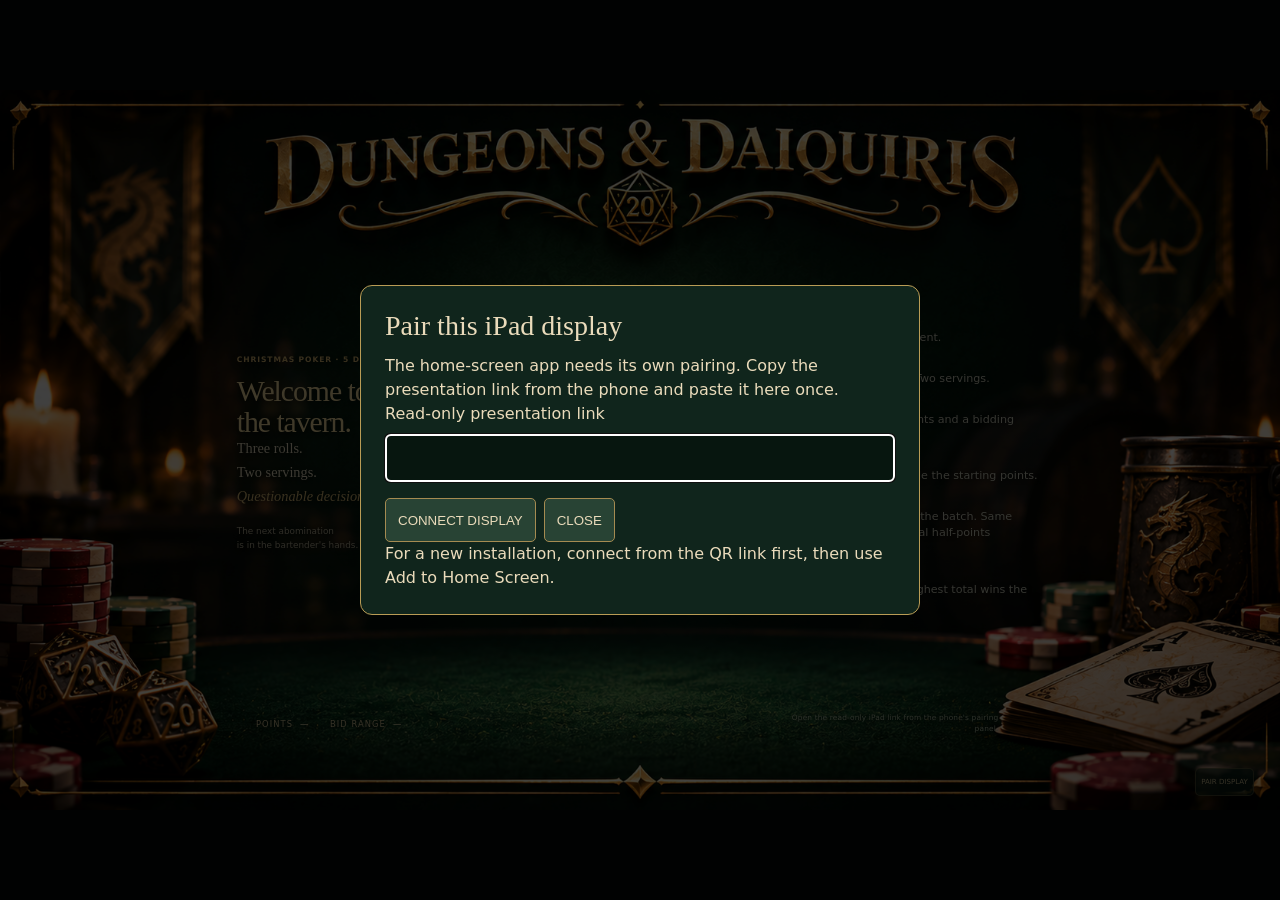
==== commit 218d8215: "corrected iPad connections" ====
--- a/presentation.html
+++ b/presentation.html
@@ -18,17 +18,18 @@
     #tavern-backdrop{position:absolute;inset:0;width:100%;height:100%;object-fit:fill;pointer-events:none}
     #presentation-stage>[hidden]{display:none!important}
   </style>
-  <link rel="stylesheet" href="presentation.css?v=10">
-  <script src="config.js?v=10" defer></script>
-  <script src="services/storage.js?v=10" defer></script>
-  <script src="services/drink-history.js?v=10" defer></script>
-  <script src="services/gameplay.js?v=10" defer></script>
-  <script src="services/analytics.js?v=10" defer></script>
-  <script src="services/supabase.js?v=10" defer></script>
-  <script src="services/connection.js?v=10" defer></script>
-  <script src="services/presentation-view.js?v=10" defer></script>
-  <script src="presentation.js?v=10" defer></script>
-  <script src="pwa.js?v=10" defer></script>
+  <link rel="stylesheet" href="presentation.css?v=11">
+  <script src="config.js?v=11" defer></script>
+  <script src="services/storage.js?v=11" defer></script>
+  <script src="services/display-pairing.js?v=11" defer></script>
+  <script src="services/drink-history.js?v=11" defer></script>
+  <script src="services/gameplay.js?v=11" defer></script>
+  <script src="services/analytics.js?v=11" defer></script>
+  <script src="services/supabase.js?v=11" defer></script>
+  <script src="services/connection.js?v=11" defer></script>
+  <script src="services/presentation-view.js?v=11" defer></script>
+  <script src="presentation.js?v=11" defer></script>
+  <script src="pwa.js?v=11" defer></script>
 </head>
 <body>
   <main id="presentation-stage" class="stage" data-suspended="false" data-backdrop="loading" aria-label="Dungeons and Daiquiris television presentation">
@@ -87,6 +88,13 @@
       <div class="points-info"><span id="points-info">POINTS <strong>—</strong></span><span id="bidding-range">BID RANGE <strong>—</strong></span><span id="current-leader" class="leader-slot"></span></div>
       <p id="display-status" class="connection-status" role="status" aria-live="polite">Waiting for the phone's read-only pairing link.</p>
     </footer>
+    <button id="display-pair-open" type="button" aria-label="Pair or change presentation connection">PAIR DISPLAY</button>
   </main>
+  <dialog id="display-pair-dialog" aria-labelledby="display-pair-title">
+    <h2 id="display-pair-title">Pair this iPad display</h2>
+    <p>The home-screen app needs its own pairing. Copy the presentation link from the phone and paste it here once.</p>
+    <form id="display-pair-form"><label for="display-pair-url">Read-only presentation link</label><input id="display-pair-url" type="url" required autocomplete="off" autocapitalize="off" spellcheck="false"><p id="display-pair-error" role="status"></p><button type="submit">CONNECT DISPLAY</button><button id="display-pair-close" type="button">CLOSE</button></form>
+    <p id="display-install-help">For a new installation, connect from the QR link first, then use Add to Home Screen.</p>
+  </dialog>
 </body>
 </html>
--- a/presentation.css
+++ b/presentation.css
@@ -47,3 +47,4 @@
 .analytics-scene{display:flex;flex-direction:column;gap:1em;font-size:1em;overflow:hidden}.analytics-scene header{text-align:center}.analytics-scene h2{font:2.6em/1.1 Georgia,serif;color:#f2dca7;overflow-wrap:anywhere}.analytics-scene .eyebrow{font-size:.65em;letter-spacing:.2em}.analytics-scene header>p:last-child{font-size:.85em;margin-top:.5em}.analytics-columns{display:grid;grid-template-columns:1.2fr 1fr;gap:2.5em;min-height:0;flex:1}.analytics-columns>div{min-width:0}.analytics-columns h3{font-size:.75em;letter-spacing:.12em;color:#d9b66f;margin-bottom:.6em}.analytics-row{display:grid;grid-template-columns:1.2em minmax(0,1fr) auto;gap:.25em .7em;padding:.35em 0;overflow-wrap:anywhere;align-items:baseline}.analytics-row small{grid-column:2/4;font-size:.62em;color:#b9bea4}.analytics-row>strong:first-child{grid-column:1/-1;font:1.1em Georgia,serif}.analytics-row>strong:first-child+span{grid-column:1/-1;font-size:.7em}.analytics-stat{display:flex;flex-direction:column;gap:.25em;margin-bottom:.9em}.analytics-stat>span{font-size:.6em;color:#b9ab8d;letter-spacing:.12em}.analytics-stat>strong{font:1em/1.2 Georgia,serif;color:#e5d0a0;overflow-wrap:anywhere}#analytics-note{font:.55em/1.3 system-ui;color:#a8b19a}.scene h2,.scene h3{margin:0}
 
 .award-scene,.analytics-scene{font-size:1cqw;justify-content:center}.award-content{width:100%;display:flex;flex-direction:column;align-items:center;gap:1.5em;font-size:calc(1cqw * var(--award-scale,1))}.analytics-content{width:100%;display:flex;flex-direction:column;gap:1em;font-size:calc(1cqw * var(--analytics-scale,1))}.award-content>p{font-size:1.2em}.award-content>.eyebrow{font-size:.8em}.analytics-scene{overflow:visible}
+#display-pair-open{position:absolute;right:2%;bottom:2%;background:#092017b0;color:#c8b88d;border:1px solid #86744a70;border-radius:5px;font:.55cqw system-ui;min-height:28px;padding:.3em .8em;cursor:pointer}#display-pair-dialog{width:min(90vw,560px);max-height:90dvh;overflow:auto;border:1px solid #b99c55;border-radius:12px;background:#10251c;color:#eadbbb;padding:24px;font:16px/1.5 system-ui}#display-pair-dialog::backdrop{background:#000b}#display-pair-dialog h2{font:28px Georgia,serif;margin:0 0 12px}#display-pair-dialog input{display:block;width:100%;box-sizing:border-box;min-height:48px;padding:10px;margin:8px 0 16px;font:16px system-ui;color:#eadbbb;background:#07160f;border:1px solid #a58b51;border-radius:5px}#display-pair-dialog button{min-height:44px;margin-right:8px;padding:8px 12px;color:#eadbbb;background:#284334;border:1px solid #a58b51;border-radius:5px}#display-pair-error{color:#f3bc90}
